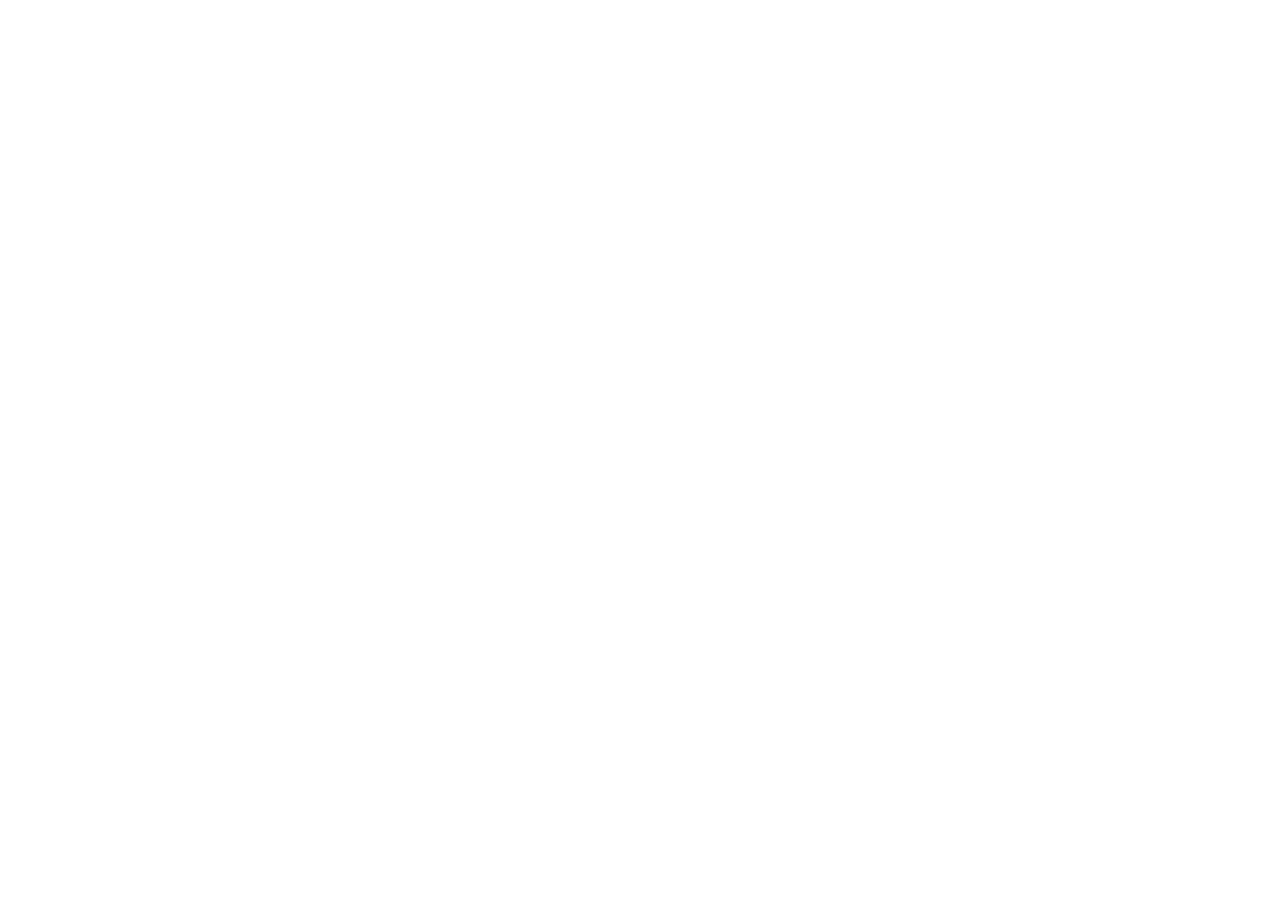
==== index.html @ 067ba790 "Update index.html" ====
<!DOCTYPE html>
<html lang="en">
<head>
    <meta charset="UTF-8">
    <meta http-equiv="X-UA-Compatible" content="IE=edge">
    <meta name="viewport" content="width=device-width, initial-scale=1.0">
    <title>Kevan's Page</title>
</head>
<body>
    <img src="/Users/kevanteo/Downloads/kevan.jpg" alt="">
</body>
</html>
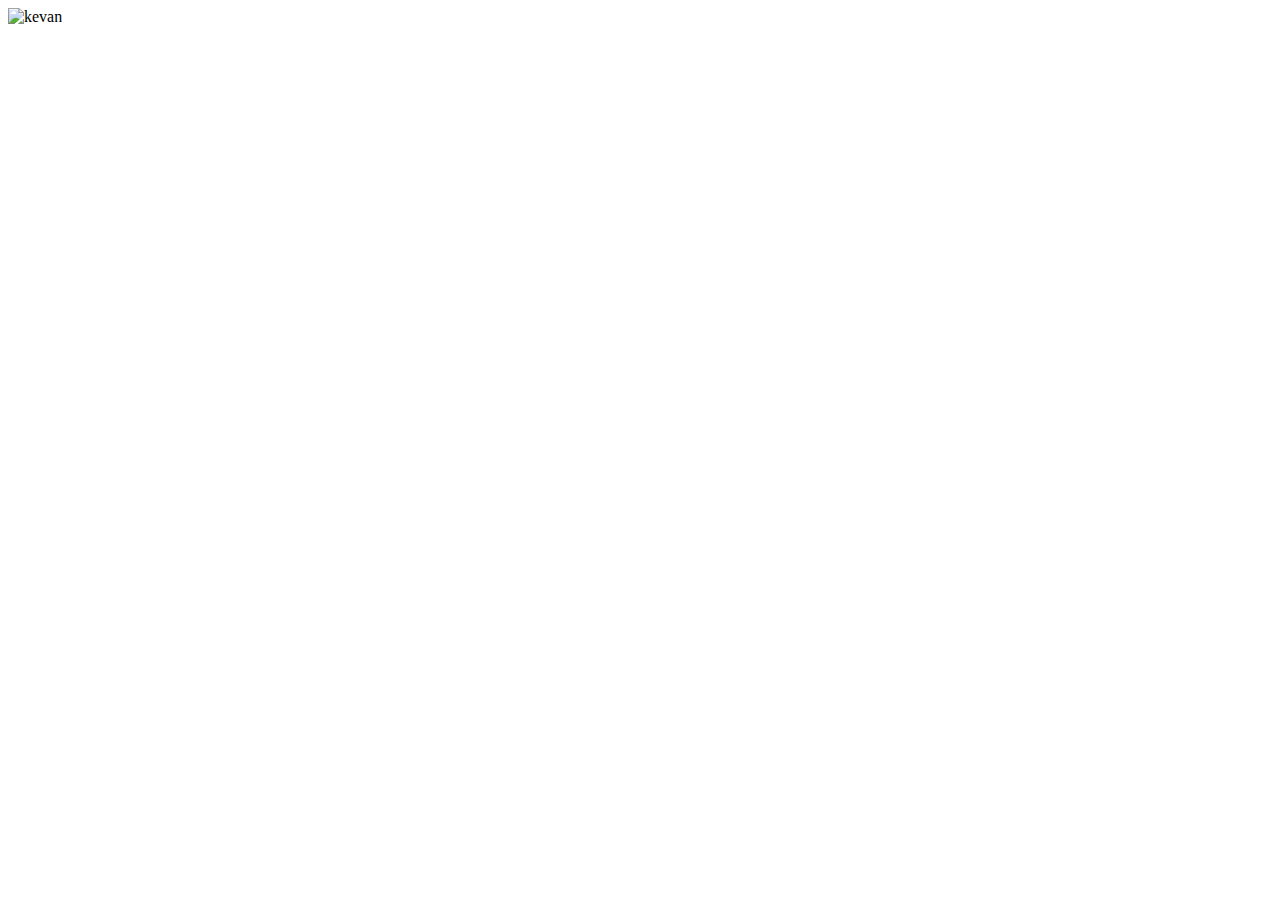
==== commit c29c3655: "Update index.html" ====
--- a/index.html
+++ b/index.html
@@ -7,6 +7,6 @@
     <title>Kevan's Page</title>
 </head>
 <body>
-    <img src="/Users/kevanteo/Downloads/kevan.jpg" alt="">
+    <img src="/Users/kevanteo/Downloads/kevan.jpg" alt="kevan">
 </body>
 </html>
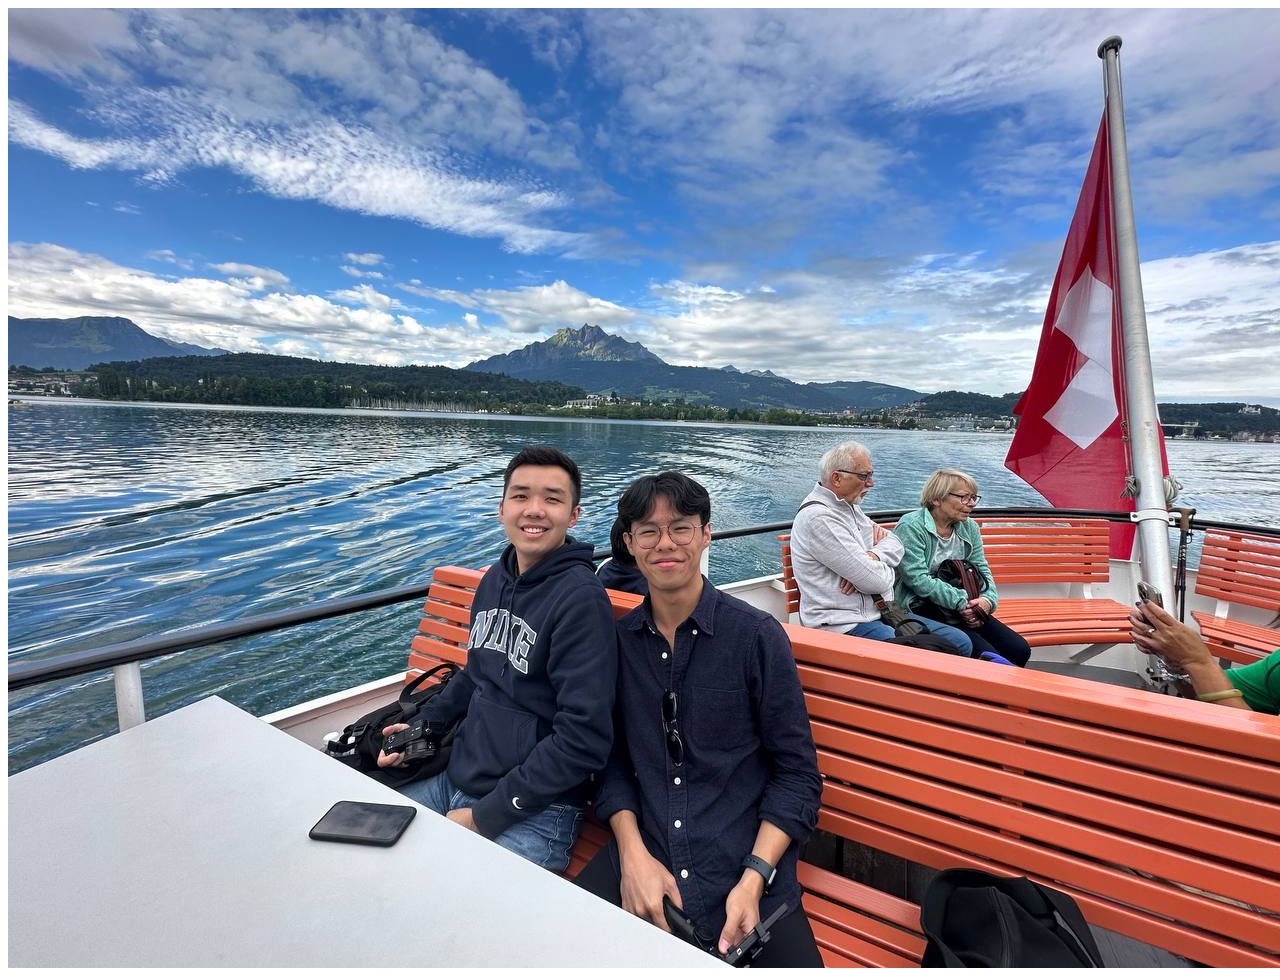
==== commit e06e0430: "Update index.html" ====
--- a/index.html
+++ b/index.html
@@ -7,6 +7,6 @@
     <title>Kevan's Page</title>
 </head>
 <body>
-    <img src="/Users/kevanteo/Downloads/kevan.jpg" alt="kevan">
+    <img src="/kevan.jpg" alt="kevan">
 </body>
 </html>
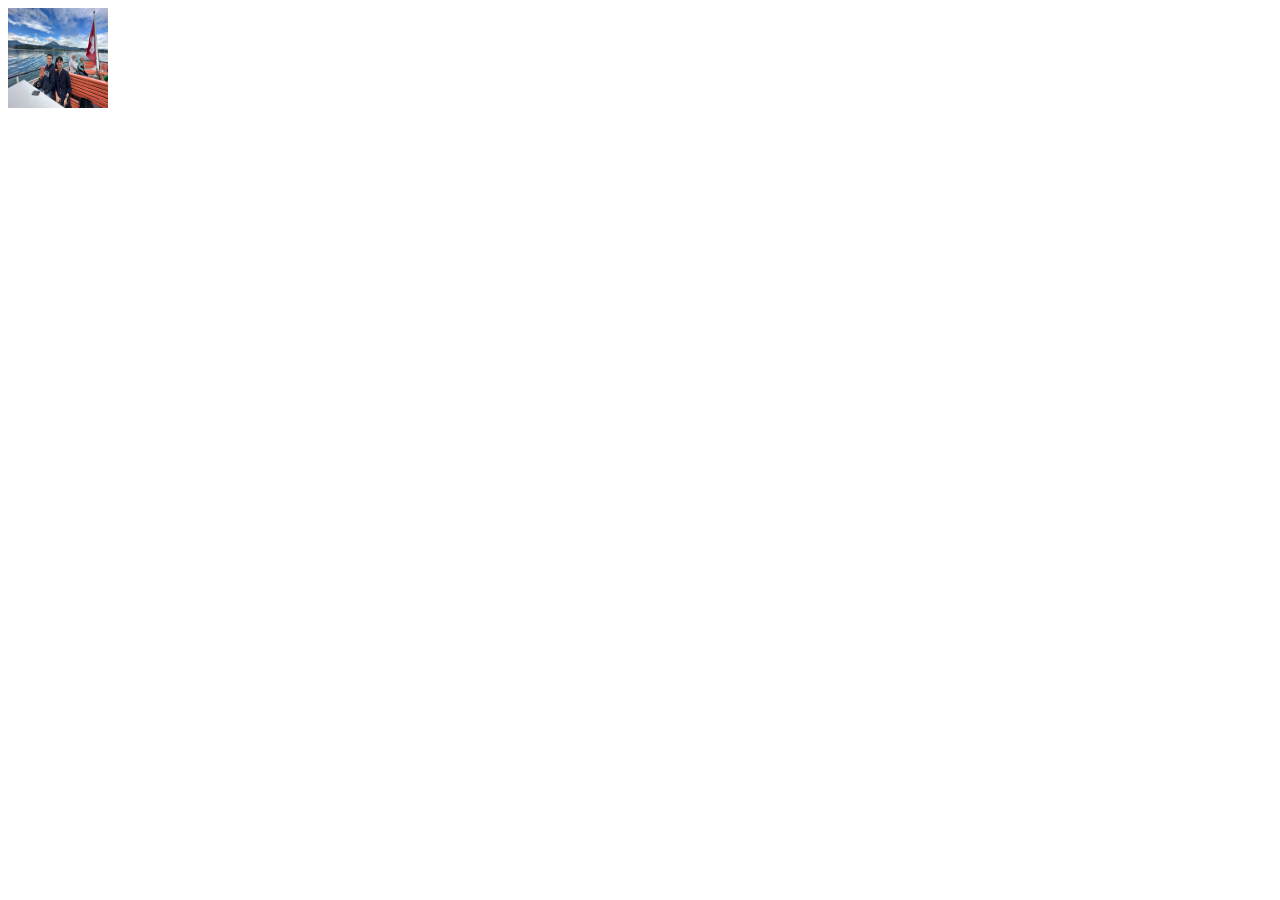
==== commit 51fbdef6: "Update index.html" ====
--- a/index.html
+++ b/index.html
@@ -7,6 +7,6 @@
     <title>Kevan's Page</title>
 </head>
 <body>
-    <img src="/kevan.jpg" alt="kevan">
+    <img src="/kevan.jpg" alt="kevan" width="100" Height="100">
 </body>
 </html>
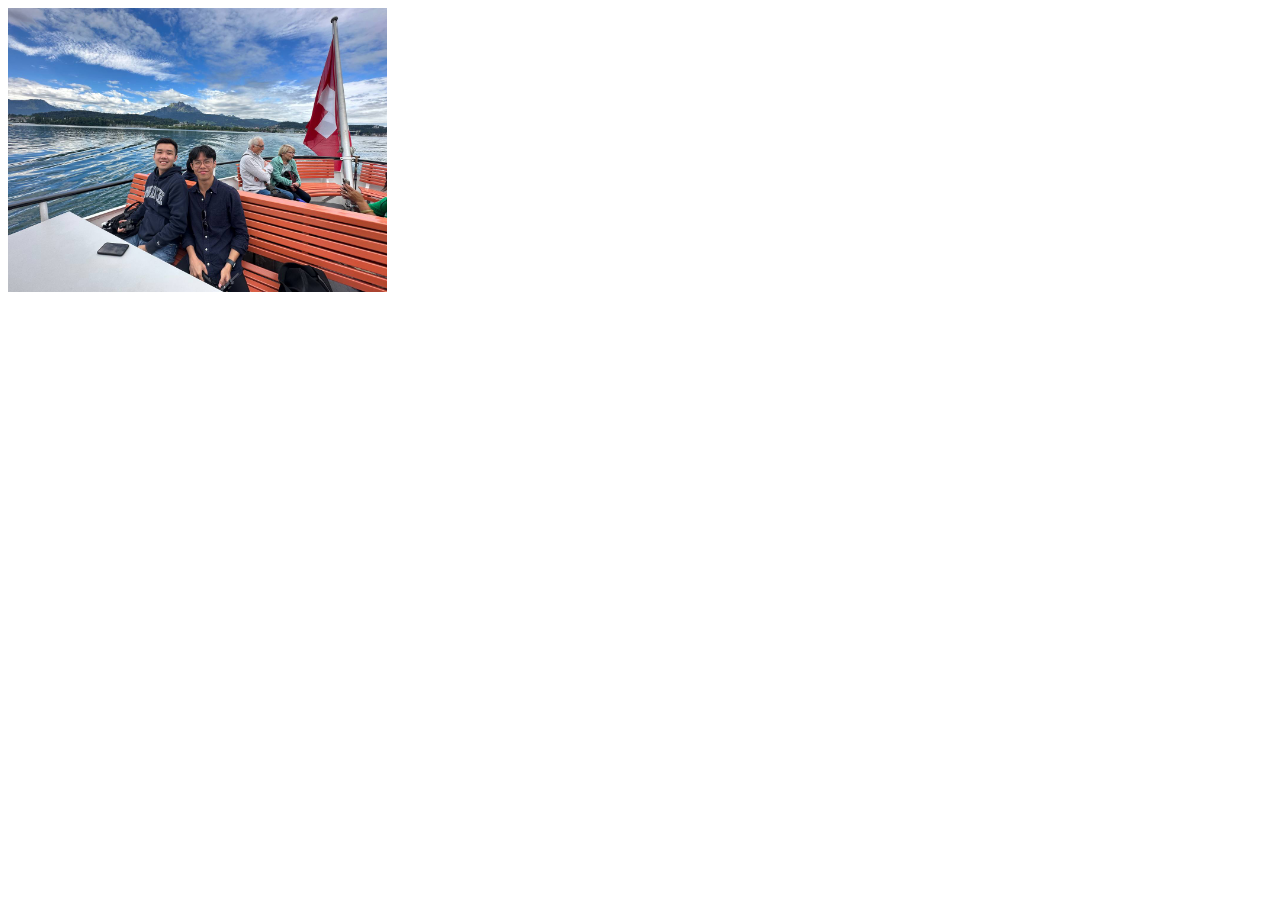
==== commit 83d23237: "Update index.html" ====
--- a/index.html
+++ b/index.html
@@ -7,6 +7,6 @@
     <title>Kevan's Page</title>
 </head>
 <body>
-    <img src="/kevan.jpg" alt="kevan" width="100" Height="100">
+    <img src="/kevan.jpg" alt="kevan" width="30%" Height="30%">
 </body>
 </html>
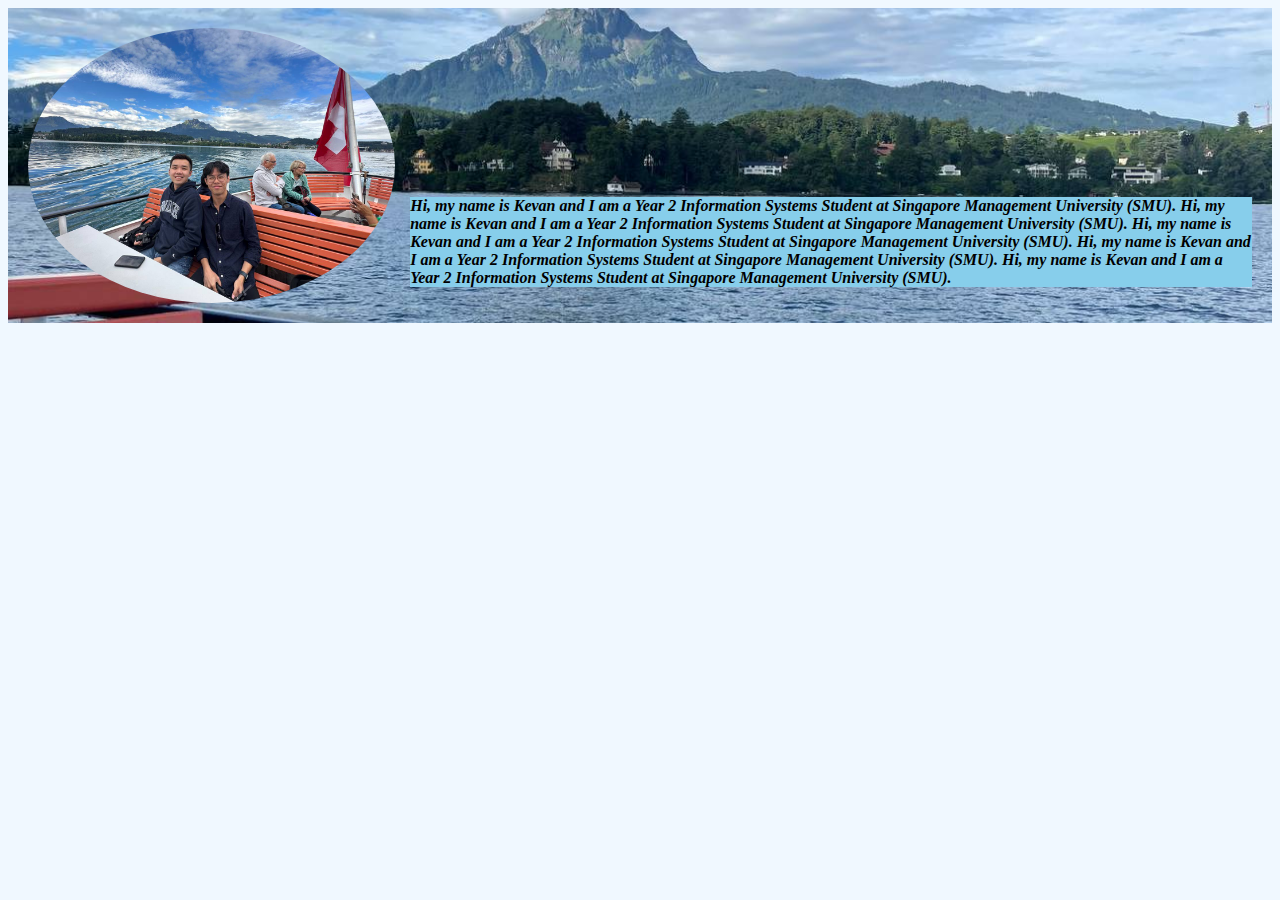
==== commit 57e909a2: "Update index.html" ====
--- a/index.html
+++ b/index.html
@@ -4,9 +4,56 @@
     <meta charset="UTF-8">
     <meta http-equiv="X-UA-Compatible" content="IE=edge">
     <meta name="viewport" content="width=device-width, initial-scale=1.0">
-    <title>Kevan's Page</title>
+    <title>Document</title>
+    <style>
+        .Intro{
+            background-image: url("background.jpg");
+            background-size:cover;
+            background-position: center;
+            padding: 20px; /* Adding padding for spacing */
+            display: flex;
+            align-items:flex-end;
+        }
+        .Intro img{
+            width:30%;
+            border-radius: 50%;
+            margin-right: 15px;
+        }
+        .Intro p{
+            font-style: italic;
+            color: black;
+            font-weight: bold;
+            background-color: skyblue;
+        }
+        body{
+            background-color: aliceblue;
+        }
+    </style>
 </head>
 <body>
-    <img src="/kevan.jpg" alt="kevan" width="30%" Height="30%">
+    <div class="Intro">
+        <img src="kevan.jpg" alt="kevan">
+        <p>
+            Hi, my name is Kevan and I am a Year 2 Information Systems Student at Singapore Management University (SMU).
+            Hi, my name is Kevan and I am a Year 2 Information Systems Student at Singapore Management University (SMU).
+            Hi, my name is Kevan and I am a Year 2 Information Systems Student at Singapore Management University (SMU).
+            Hi, my name is Kevan and I am a Year 2 Information Systems Student at Singapore Management University (SMU).
+            Hi, my name is Kevan and I am a Year 2 Information Systems Student at Singapore Management University (SMU).
+            
+        </p>
+    </div>
+    
+    <br>
+    <iframe
+    width="560"
+    height="315"
+    src="https://www.youtube.com/embed/NoEIriuS0H8?autoplay=1&mute=1"
+    title="YouTube video player"
+    frameborder="0"
+    allow="accelerometer; autoplay; clipboard-write; encrypted-media; gyroscope; picture-in-picture; web-share"
+    allowfullscreen></iframe>
+
+
+
 </body>
 </html>
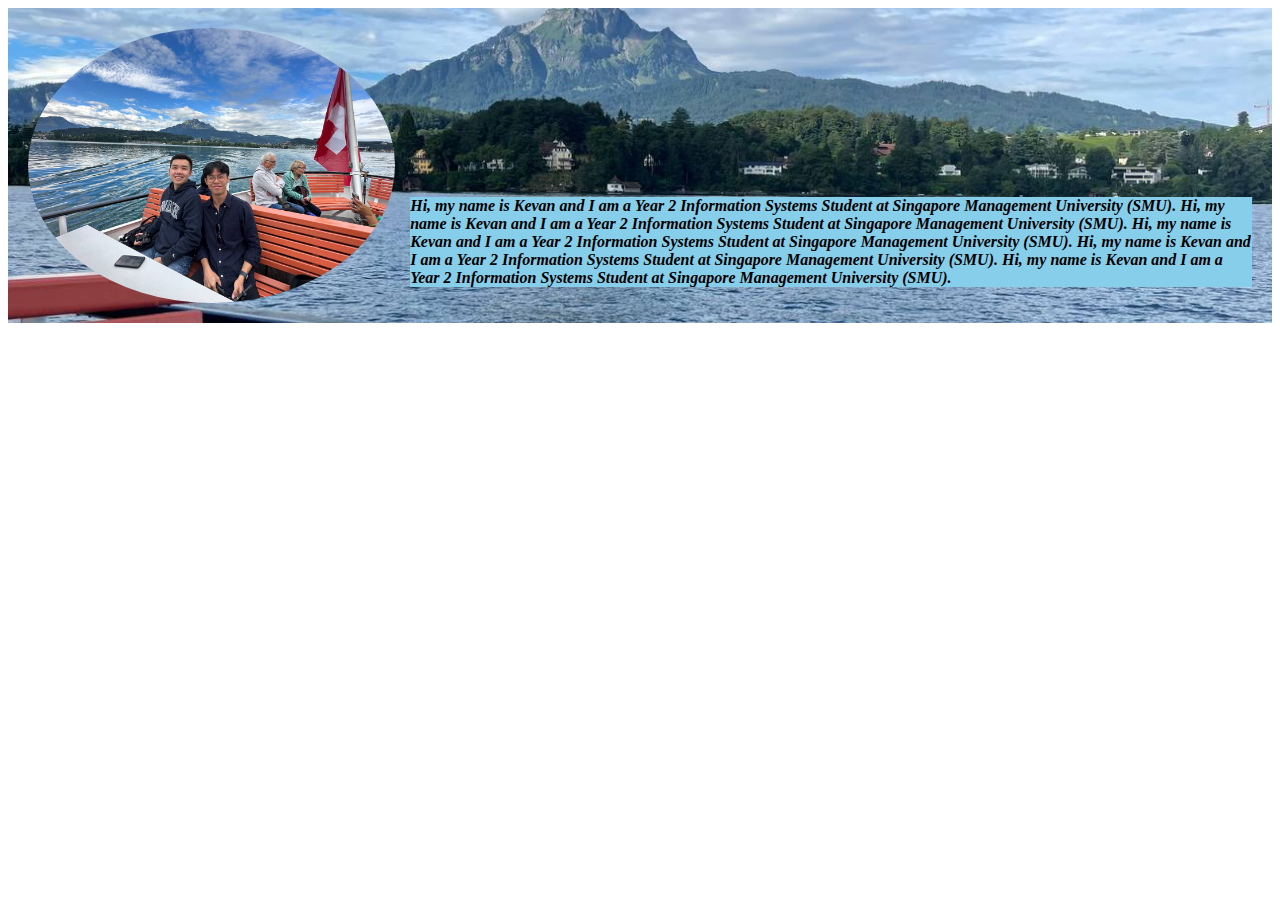
==== commit 89437da8: "Update index.html" ====
--- a/index.html
+++ b/index.html
@@ -4,7 +4,7 @@
     <meta charset="UTF-8">
     <meta http-equiv="X-UA-Compatible" content="IE=edge">
     <meta name="viewport" content="width=device-width, initial-scale=1.0">
-    <title>Document</title>
+    <title>Kevan's Page</title>
     <style>
         .Intro{
             background-image: url("background.jpg");
@@ -26,7 +26,7 @@
             background-color: skyblue;
         }
         body{
-            background-color: aliceblue;
+            background-image: url("https://upload.wikimedia.org/wikipedia/commons/thumb/0/08/Flag_of_Switzerland_%28Pantone%29.svg/340px-Flag_of_Switzerland_%28Pantone%29.svg.png");
         }
     </style>
 </head>
